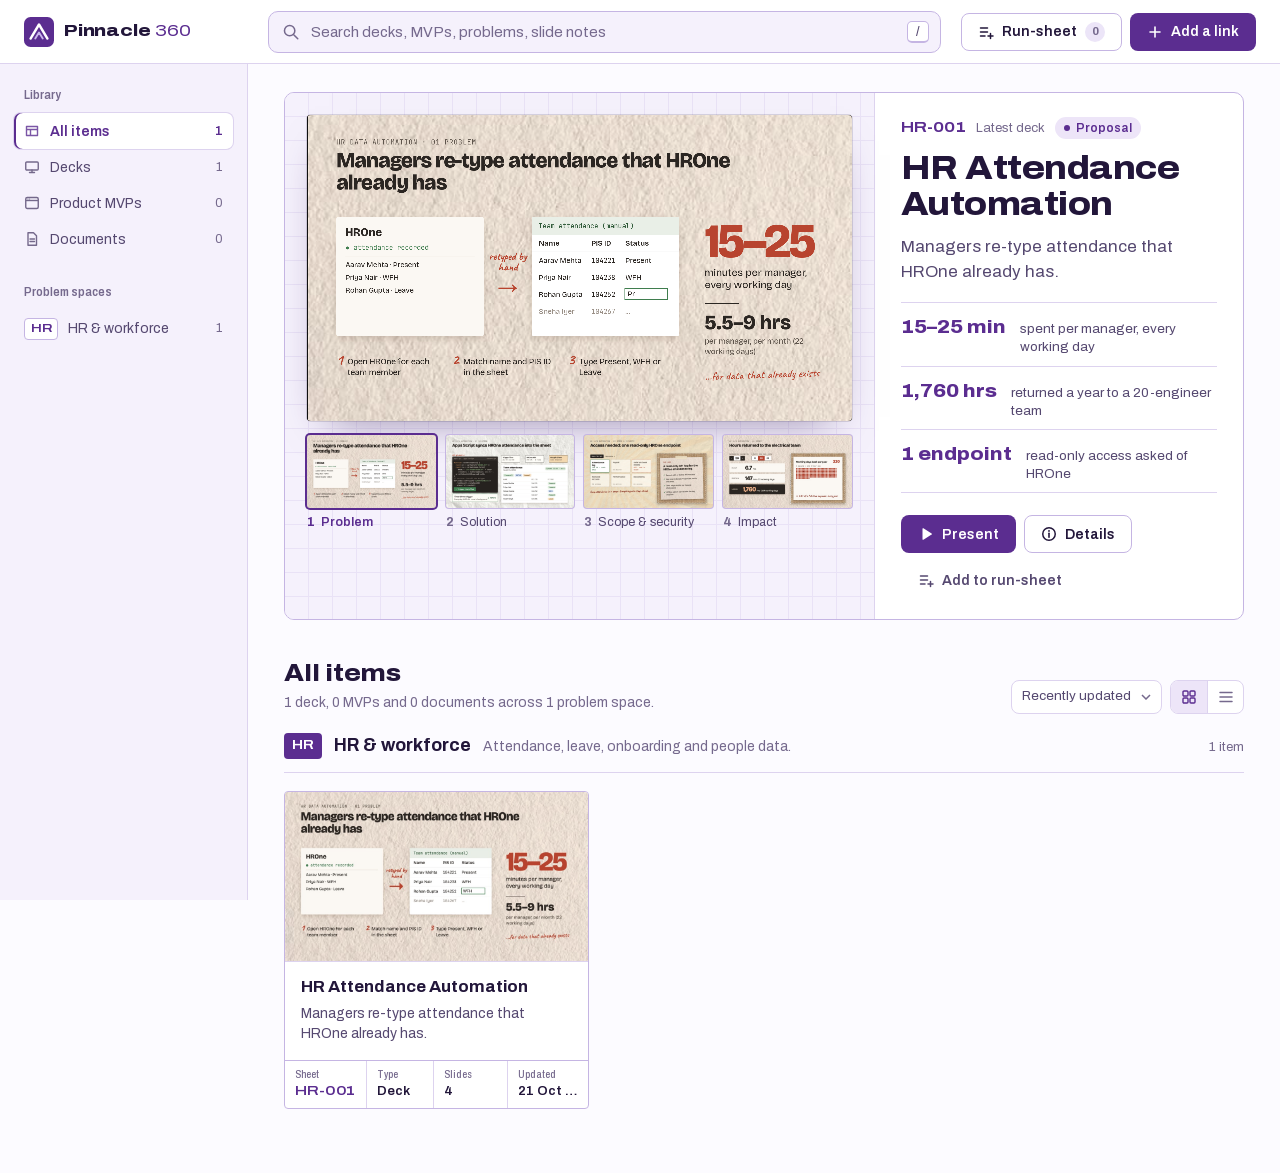
==== index.html @ ed7aee3a "Pinnacle 360 showcase hub with HR Attendance Automation deck Static, no-build hub for presenting dec" ====
<!DOCTYPE html>
<html lang="en">
<head>
<meta charset="utf-8">
<meta name="viewport" content="width=device-width, initial-scale=1">
<title>Pinnacle 360</title>
<link rel="icon" href="data:image/svg+xml,%3Csvg xmlns='http://www.w3.org/2000/svg' viewBox='0 0 32 32'%3E%3Crect width='32' height='32' rx='7' fill='%235b2d90'/%3E%3Cpath d='M7 23 16 8l9 15' fill='none' stroke='%23fff' stroke-width='2.6' stroke-linejoin='round' stroke-linecap='round'/%3E%3Cpath d='M12 23l4-6.5 4 6.5' fill='none' stroke='%23c9b4ec' stroke-width='2' stroke-linejoin='round' stroke-linecap='round'/%3E%3C/svg%3E">
<link rel="stylesheet" href="assets/fonts/fonts.css">
<link rel="stylesheet" href="assets/hub.css">
</head>
<body>

<svg width="0" height="0" style="position:absolute" aria-hidden="true">
  <symbol id="i-search" viewBox="0 0 20 20"><circle cx="8.5" cy="8.5" r="5.75" fill="none" stroke="currentColor" stroke-width="1.7"/><path d="m13 13 4.5 4.5" stroke="currentColor" stroke-width="1.7" stroke-linecap="round"/></symbol>
  <symbol id="i-x" viewBox="0 0 16 16"><path d="m3.5 3.5 9 9m0-9-9 9" stroke="currentColor" stroke-width="1.7" stroke-linecap="round"/></symbol>
  <symbol id="i-play" viewBox="0 0 16 16"><path d="M4.5 2.8v10.4a.6.6 0 0 0 .9.5l8.2-5.2a.6.6 0 0 0 0-1L5.4 2.3a.6.6 0 0 0-.9.5Z" fill="currentColor"/></symbol>
  <symbol id="i-ext" viewBox="0 0 16 16"><path d="M9 2.75h4.25V7M13 3 7.5 8.5M11.5 9.5v3a1 1 0 0 1-1 1h-7a1 1 0 0 1-1-1v-7a1 1 0 0 1 1-1h3" fill="none" stroke="currentColor" stroke-width="1.5" stroke-linecap="round" stroke-linejoin="round"/></symbol>
  <symbol id="i-info" viewBox="0 0 16 16"><circle cx="8" cy="8" r="6.25" fill="none" stroke="currentColor" stroke-width="1.5"/><path d="M8 7.2v4" stroke="currentColor" stroke-width="1.6" stroke-linecap="round"/><circle cx="8" cy="4.9" r=".95" fill="currentColor"/></symbol>
  <symbol id="i-queue" viewBox="0 0 16 16"><path d="M2.5 4h7M2.5 8h7M2.5 12h4.5M12.5 9.5v5M10 12h5" fill="none" stroke="currentColor" stroke-width="1.5" stroke-linecap="round"/></symbol>
  <symbol id="i-queued" viewBox="0 0 16 16"><path d="M2.5 4h7M2.5 8h7M2.5 12h4.5" fill="none" stroke="currentColor" stroke-width="1.5" stroke-linecap="round"/><path d="m9.8 12 1.9 1.9L15 10.4" fill="none" stroke="currentColor" stroke-width="1.6" stroke-linecap="round" stroke-linejoin="round"/></symbol>
  <symbol id="i-plus" viewBox="0 0 16 16"><path d="M8 3v10M3 8h10" stroke="currentColor" stroke-width="1.6" stroke-linecap="round"/></symbol>
  <symbol id="i-grid" viewBox="0 0 16 16"><rect x="2" y="2" width="5" height="5" rx="1" fill="none" stroke="currentColor" stroke-width="1.4"/><rect x="9" y="2" width="5" height="5" rx="1" fill="none" stroke="currentColor" stroke-width="1.4"/><rect x="2" y="9" width="5" height="5" rx="1" fill="none" stroke="currentColor" stroke-width="1.4"/><rect x="9" y="9" width="5" height="5" rx="1" fill="none" stroke="currentColor" stroke-width="1.4"/></symbol>
  <symbol id="i-list" viewBox="0 0 16 16"><path d="M2 3.5h12M2 8h12M2 12.5h12" stroke="currentColor" stroke-width="1.5" stroke-linecap="round"/></symbol>
  <symbol id="i-left" viewBox="0 0 16 16"><path d="M10 3 5 8l5 5" fill="none" stroke="currentColor" stroke-width="1.7" stroke-linecap="round" stroke-linejoin="round"/></symbol>
  <symbol id="i-right" viewBox="0 0 16 16"><path d="m6 3 5 5-5 5" fill="none" stroke="currentColor" stroke-width="1.7" stroke-linecap="round" stroke-linejoin="round"/></symbol>
  <symbol id="i-up" viewBox="0 0 16 16"><path d="m3.5 10 4.5-4.5 4.5 4.5" fill="none" stroke="currentColor" stroke-width="1.6" stroke-linecap="round" stroke-linejoin="round"/></symbol>
  <symbol id="i-down" viewBox="0 0 16 16"><path d="m3.5 6 4.5 4.5L12.5 6" fill="none" stroke="currentColor" stroke-width="1.6" stroke-linecap="round" stroke-linejoin="round"/></symbol>
  <symbol id="i-full" viewBox="0 0 16 16"><path d="M2.5 6V2.5H6M10 2.5h3.5V6M13.5 10v3.5H10M6 13.5H2.5V10" fill="none" stroke="currentColor" stroke-width="1.5" stroke-linecap="round" stroke-linejoin="round"/></symbol>
  <symbol id="i-notes" viewBox="0 0 16 16"><rect x="2.5" y="2" width="11" height="12" rx="1.5" fill="none" stroke="currentColor" stroke-width="1.4"/><path d="M5 5.5h6M5 8h6M5 10.5h3.5" stroke="currentColor" stroke-width="1.4" stroke-linecap="round"/></symbol>
  <symbol id="i-copy" viewBox="0 0 16 16"><rect x="5" y="5" width="8.5" height="8.5" rx="1.5" fill="none" stroke="currentColor" stroke-width="1.4"/><path d="M11 3.5V3a1 1 0 0 0-1-1H3a1 1 0 0 0-1 1v7a1 1 0 0 0 1 1h.5" fill="none" stroke="currentColor" stroke-width="1.4"/></symbol>
  <symbol id="i-trash" viewBox="0 0 16 16"><path d="M3 4.5h10M6.5 4.5V3h3v1.5M4.5 4.5l.6 8.6a1 1 0 0 0 1 .9h3.8a1 1 0 0 0 1-.9l.6-8.6" fill="none" stroke="currentColor" stroke-width="1.4" stroke-linecap="round" stroke-linejoin="round"/></symbol>
  <symbol id="i-all" viewBox="0 0 16 16"><path d="M2.5 3.5h11v9h-11z" fill="none" stroke="currentColor" stroke-width="1.4" stroke-linejoin="round"/><path d="M2.5 6.5h11M6.5 6.5v6" stroke="currentColor" stroke-width="1.4"/></symbol>
  <symbol id="i-deck" viewBox="0 0 16 16"><rect x="1.75" y="3" width="12.5" height="8" rx="1" fill="none" stroke="currentColor" stroke-width="1.4"/><path d="M8 11v2.5M5.5 13.5h5" stroke="currentColor" stroke-width="1.4" stroke-linecap="round"/></symbol>
  <symbol id="i-mvp" viewBox="0 0 16 16"><rect x="1.75" y="2.5" width="12.5" height="11" rx="1.5" fill="none" stroke="currentColor" stroke-width="1.4"/><path d="M1.75 5.5h12.5" stroke="currentColor" stroke-width="1.4"/><circle cx="3.9" cy="4" r=".6" fill="currentColor"/><circle cx="5.6" cy="4" r=".6" fill="currentColor"/></symbol>
  <symbol id="i-doc" viewBox="0 0 16 16"><path d="M4 1.75h5.5L12.5 4.8v9.45H4z" fill="none" stroke="currentColor" stroke-width="1.4" stroke-linejoin="round"/><path d="M6 8h4.5M6 10.5h4.5" stroke="currentColor" stroke-width="1.4" stroke-linecap="round"/></symbol>
</svg>

<header class="topbar">
  <a class="brand" href="#" id="home" aria-label="Pinnacle 360, show everything">
    <svg class="brand-mark" viewBox="0 0 32 32" aria-hidden="true"><rect width="32" height="32" rx="7" fill="#5b2d90"/><path d="M7 23 16 8l9 15" fill="none" stroke="#fff" stroke-width="2.6" stroke-linejoin="round" stroke-linecap="round"/><path d="M12 23l4-6.5 4 6.5" fill="none" stroke="#c9b4ec" stroke-width="2" stroke-linejoin="round" stroke-linecap="round"/></svg>
    <span class="brand-name">Pinnacle <span>360</span></span>
  </a>
  <div class="search" role="search">
    <svg aria-hidden="true"><use href="#i-search"/></svg>
    <input id="q" type="search" placeholder="Search decks, MVPs, problems, slide notes" autocomplete="off" spellcheck="false" aria-label="Search the library" aria-describedby="searchHint">
    <span class="kbd" id="slashKey" aria-hidden="true">/</span>
    <button class="clear" id="clearQ" type="button" aria-label="Clear search" hidden><svg><use href="#i-x"/></svg></button>
    <span class="search-hint" id="searchHint" hidden>Enter opens the top result · Esc clears</span>
  </div>
  <div class="top-actions">
    <button class="btn btn-line" id="runBtn" type="button">
      <svg aria-hidden="true"><use href="#i-queue"/></svg><span class="lbl">Run-sheet</span>
      <span class="count-pill" id="runCount" data-zero>0</span>
    </button>
    <button class="btn btn-primary" id="addBtn" type="button">
      <svg aria-hidden="true"><use href="#i-plus"/></svg><span class="lbl">Add a link</span>
    </button>
  </div>
</header>

<div class="shell">
  <nav class="side" aria-label="Library sections">
    <div class="side-group">
      <h2 class="side-title">Library</h2>
      <ul id="kindNav"></ul>
    </div>
    <div class="side-group">
      <h2 class="side-title">Problem spaces</h2>
      <ul id="spaceNav"></ul>
    </div>
    <div class="side-group" id="recentGroup" hidden>
      <h2 class="side-title">Recently opened</h2>
      <ul id="recentNav"></ul>
    </div>
  </nav>

  <main id="main">
    <section class="hero" id="hero" aria-label="Next up" hidden></section>
    <section aria-labelledby="registerTitle">
      <div class="register-head">
        <div>
          <h1 class="register-title" id="registerTitle">Everything</h1>
          <p class="register-sub" id="registerSub"></p>
        </div>
        <div class="register-tools">
          <label class="sr-only" for="sort">Sort by</label>
          <select class="select" id="sort">
            <option value="updated">Recently updated</option>
            <option value="sheet">Sheet number</option>
            <option value="title">Title A–Z</option>
          </select>
          <div class="seg" role="group" aria-label="Layout">
            <button type="button" id="viewGrid" aria-pressed="true" title="Sheets"><svg aria-hidden="true"><use href="#i-grid"/></svg><span class="sr-only">Sheets</span></button>
            <button type="button" id="viewList" aria-pressed="false" title="Register table"><svg aria-hidden="true"><use href="#i-list"/></svg><span class="sr-only">Register table</span></button>
          </div>
        </div>
      </div>
      <div id="results"></div>
    </section>
  </main>
</div>

<!-- Presenter -->
<div class="viewer" id="viewer" role="dialog" aria-modal="true" aria-labelledby="vTitle" hidden>
  <div class="v-bar">
    <button class="v-btn" id="vClose" type="button" title="Back to library (Esc)"><svg aria-hidden="true"><use href="#i-left"/></svg><span class="lbl">Library</span><span class="k">Esc</span></button>
    <div class="v-title"><span class="code" id="vCode"></span><h2 id="vTitle"></h2></div>
    <div class="v-nav" id="vNav">
      <button class="v-btn" id="vPrev" type="button" aria-label="Previous slide"><svg aria-hidden="true"><use href="#i-left"/></svg></button>
      <span class="v-count" id="vCount" aria-live="polite"></span>
      <button class="v-btn" id="vNext" type="button" aria-label="Next slide"><svg aria-hidden="true"><use href="#i-right"/></svg></button>
    </div>
    <div class="v-tools">
      <button class="v-btn" id="vNotes" type="button" aria-pressed="false" title="Speaker notes (N)"><svg aria-hidden="true"><use href="#i-notes"/></svg><span class="lbl">Notes</span><span class="k">N</span></button>
      <button class="v-btn" id="vTab" type="button" title="Open on its own in a new tab"><svg aria-hidden="true"><use href="#i-ext"/></svg><span class="lbl">New tab</span></button>
      <button class="v-btn" id="vFull" type="button" title="Full screen (F)"><svg aria-hidden="true"><use href="#i-full"/></svg><span class="lbl">Full screen</span><span class="k">F</span></button>
    </div>
    <div class="v-run" id="vRun" hidden>
      <span class="lbl" id="vRunPos"></span>
      <button class="v-btn" id="vRunPrev" type="button" aria-label="Previous item in run-sheet"><svg aria-hidden="true"><use href="#i-left"/></svg></button>
      <button class="v-btn" id="vRunNext" type="button"><span class="lbl">Next item</span><svg aria-hidden="true"><use href="#i-right"/></svg></button>
    </div>
  </div>
  <div class="v-body">
    <div class="v-stage" id="vStage">
      <iframe id="vFrame" title="Presentation" allow="fullscreen; clipboard-write"></iframe>
      <div class="v-launch" id="vLaunch" hidden></div>
    </div>
    <aside class="v-notes" id="vNotesPanel" aria-label="Speaker notes" hidden></aside>
  </div>
  <div class="v-strip" id="vStrip" aria-label="Slides"></div>
</div>

<div class="scrim" id="scrim" hidden></div>
<aside class="drawer" id="drawer" role="dialog" aria-modal="true" aria-labelledby="drawerTitle" hidden></aside>

<dialog class="dialog" id="addDialog" aria-labelledby="addTitle">
  <form method="dialog" id="addForm" novalidate>
    <div class="drawer-body">
      <h2 class="dialog-title" id="addTitle">Add a link</h2>
      <p class="dialog-intro">For an MVP, a hosted deck or any page with a URL. It shows up right away on this browser; copy its registry entry from the details panel to make it permanent.</p>

      <fieldset class="field">
        <legend>What is it?</legend>
        <div class="kind-pick">
          <label><input type="radio" name="kind" value="mvp" checked>Product MVP<span>Opens in a new tab</span></label>
          <label><input type="radio" name="kind" value="deck">Deck<span>Opens in the presenter</span></label>
          <label><input type="radio" name="kind" value="doc">Document<span>Report, PDF, page</span></label>
        </div>
      </fieldset>
      <div class="field">
        <label for="fTitle">Title</label>
        <input id="fTitle" name="title" required placeholder="e.g. Leave Balance Bot">
      </div>
      <div class="field">
        <label for="fUrl">Link</label>
        <input id="fUrl" name="url" required placeholder="https://… or library/mvps/my-app/index.html">
        <span class="help">A web address, or a path inside this folder.</span>
      </div>
      <div class="field">
        <label for="fProblem">Problem it solves</label>
        <textarea id="fProblem" name="problem" placeholder="One sentence. This is what people search for."></textarea>
      </div>
      <div class="field-row">
        <div class="field">
          <label for="fSpace">Problem space</label>
          <select id="fSpace" name="space"></select>
        </div>
        <div class="field">
          <label for="fStatus">Status</label>
          <select id="fStatus" name="status">
            <option value="idea">Idea</option>
            <option value="proposal">Proposal</option>
            <option value="pilot">Pilot</option>
            <option value="mvp" selected>MVP</option>
            <option value="live">Live</option>
          </select>
        </div>
      </div>
      <div class="field-row" id="newSpaceRow" hidden>
        <div class="field">
          <label for="fSpaceName">New space name</label>
          <input id="fSpaceName" name="spaceName" placeholder="e.g. Project delivery">
        </div>
        <div class="field">
          <label for="fSpaceCode">Code</label>
          <input id="fSpaceCode" name="spaceCode" maxlength="4" placeholder="e.g. PD">
        </div>
      </div>
      <div class="field">
        <label for="fTags">Keywords</label>
        <input id="fTags" name="tags" placeholder="Comma separated: leave, HROne, chatbot">
      </div>
      <p class="form-error" id="formError" role="alert" hidden></p>
    </div>
    <div class="drawer-foot">
      <button class="btn btn-primary" type="submit" value="save">Add to library</button>
      <button class="btn btn-quiet" type="button" id="addCancel">Cancel</button>
    </div>
  </form>
</dialog>

<div class="toast" id="toast" role="status" aria-live="polite"></div>

<script src="registry.js"></script>
<script src="assets/hub.js"></script>
</body>
</html>
---- assets/fonts/fonts.css ----
/* Archivo · latin-ext */
@font-face {
  font-family: 'Archivo';
  font-style: normal;
  font-weight: 100 900;
  font-stretch: 62% 125%;
  font-display: swap;
  src: url(./archivo-100-900-latin-ext.woff2) format('woff2');
  unicode-range: U+0100-02BA, U+02BD-02C5, U+02C7-02CC, U+02CE-02D7, U+02DD-02FF, U+0304, U+0308, U+0329, U+1D00-1DBF, U+1E00-1E9F, U+1EF2-1EFF, U+2020, U+20A0-20AB, U+20AD-20C4, U+2113, U+2C60-2C7F, U+A720-A7FF;
}
/* Archivo · latin */
@font-face {
  font-family: 'Archivo';
  font-style: normal;
  font-weight: 100 900;
  font-stretch: 62% 125%;
  font-display: swap;
  src: url(./archivo-100-900-latin.woff2) format('woff2');
  unicode-range: U+0000-00FF, U+0131, U+0152-0153, U+02BB-02BC, U+02C6, U+02DA, U+02DC, U+0304, U+0308, U+0329, U+2000-206F, U+20AC, U+2122, U+2191, U+2193, U+2212, U+2215, U+FEFF, U+FFFD;
}
---- assets/hub.css ----
/* Pinnacle 360 — hub styles
 * The library is laid out like a drawing register: every item is a "sheet"
 * with an engineering title block, grouped by problem space (discipline). */

:root {
  --paper: #fcfbff;
  --wash: #f5f1fc;
  --wash-2: #ece5f8;
  --grid: #e9e2f6;
  --line: #ddd3ef;
  --line-strong: #c5b5e3;
  --ink: #22163a;
  --ink-2: #554870;
  --ink-3: #75698d;
  --violet: #5b2d90;
  --violet-700: #48217a;
  --violet-300: #a689d4;
  --violet-100: #ede5f8;
  --night: #1b1229;
  --night-2: #2a1e3d;
  --night-line: #3b2d52;
  --mark: #f4e3a6;

  --font: 'Archivo', ui-sans-serif, system-ui, -apple-system, 'Segoe UI', sans-serif;
  --side-w: 248px;
  --top-h: 64px;
  --ease: cubic-bezier(.2, .7, .2, 1);
}

* { box-sizing: border-box; }
html { -webkit-text-size-adjust: 100%; }
body {
  margin: 0;
  background: var(--paper);
  color: var(--ink);
  font: 400 15px/1.55 var(--font);
  font-stretch: 100%;
  -webkit-font-smoothing: antialiased;
}
body.locked { overflow: hidden; }
img { max-width: 100%; display: block; }
button, input, select, textarea { font: inherit; color: inherit; }
button { cursor: pointer; }
h1, h2, h3, p { margin: 0; }
ul { list-style: none; margin: 0; padding: 0; }
mark { background: var(--mark); color: inherit; border-radius: 2px; padding: 0 1px; }
[hidden] { display: none !important; }
:focus-visible { outline: 2px solid var(--violet); outline-offset: 2px; }
.sr-only { position: absolute; width: 1px; height: 1px; overflow: hidden; clip: rect(0 0 0 0); white-space: nowrap; }

/* ── Shared bits ─────────────────────────────────────────────── */

.btn {
  display: inline-flex; align-items: center; gap: 8px;
  height: 38px; padding: 0 16px;
  border-radius: 8px; border: 1px solid transparent;
  font-size: 14px; font-weight: 600; white-space: nowrap;
  text-decoration: none;
  transition: background-color .15s, border-color .15s, color .15s;
}
.btn svg { width: 16px; height: 16px; flex: none; }
.btn-primary { background: var(--violet); color: #fff; }
.btn-primary:hover { background: var(--violet-700); }
.btn-line { background: #fff; border-color: var(--line-strong); color: var(--ink); }
.btn-line:hover { border-color: var(--violet); color: var(--violet); }
.btn-quiet { background: transparent; color: var(--ink-2); }
.btn-quiet:hover { background: var(--wash-2); color: var(--ink); }
.btn-sm { height: 32px; padding: 0 12px; font-size: 13px; }

.icon-btn {
  display: inline-grid; place-items: center;
  width: 34px; height: 34px; border-radius: 8px;
  border: 1px solid var(--line); background: #fff; color: var(--ink-2);
  transition: border-color .15s, color .15s, background-color .15s;
}
.icon-btn svg { width: 16px; height: 16px; }
.icon-btn:hover { border-color: var(--violet); color: var(--violet); }
.icon-btn[aria-pressed="true"] { background: var(--violet); border-color: var(--violet); color: #fff; }

.code {
  font-stretch: 125%; font-weight: 700; letter-spacing: .01em;
  font-variant-numeric: tabular-nums;
}
.chip {
  display: inline-flex; align-items: center; gap: 6px;
  height: 22px; padding: 0 9px; border-radius: 999px;
  font-size: 12px; font-weight: 600; white-space: nowrap;
}
.chip::before { content: ''; width: 6px; height: 6px; border-radius: 50%; background: currentColor; }
.st-idea { background: #efedf3; color: #57506c; }
.st-proposal { background: var(--violet-100); color: var(--violet); }
.st-pilot { background: #fbebd3; color: #8a5200; }
.st-mvp { background: #dbf0ec; color: #0d6658; }
.st-live { background: #def0e2; color: #23683a; }

.kbd {
  display: inline-grid; place-items: center; min-width: 22px; height: 22px; padding: 0 6px;
  border: 1px solid var(--line-strong); border-bottom-width: 2px; border-radius: 5px;
  font-size: 12px; font-weight: 600; color: var(--ink-2); background: #fff;
}

/* ── Top bar ─────────────────────────────────────────────────── */

.topbar {
  position: sticky; top: 0; z-index: 20;
  display: flex; align-items: center; gap: 20px;
  height: var(--top-h); padding: 0 24px 0 0;
  background: rgba(255, 255, 255, .94);
  backdrop-filter: saturate(1.4) blur(10px);
  border-bottom: 1px solid var(--line);
}
.brand {
  flex: none; width: var(--side-w); height: 100%;
  display: flex; align-items: center; gap: 10px; padding-left: 24px;
  color: var(--ink); text-decoration: none;
}
.brand-mark { width: 30px; height: 30px; flex: none; }
.brand-name { font-size: 17px; font-weight: 800; font-stretch: 118%; letter-spacing: -.01em; }
.brand-name span { font-weight: 400; color: var(--violet); }

.search {
  position: relative; flex: 1; max-width: 680px;
  display: flex; align-items: center;
}
.search > svg { position: absolute; left: 14px; width: 18px; height: 18px; color: var(--ink-3); pointer-events: none; }
.search input {
  width: 100%; height: 42px; padding: 0 44px 0 42px;
  border: 1px solid var(--line-strong); border-radius: 10px;
  background: var(--wash); outline: none;
  font-size: 15px;
  transition: border-color .15s, background-color .15s, box-shadow .15s;
}
.search input::placeholder { color: var(--ink-3); }
.search input:focus { background: #fff; border-color: var(--violet); box-shadow: 0 0 0 4px rgba(91, 45, 144, .12); }
.search input::-webkit-search-cancel-button { display: none; }
.search .kbd { position: absolute; right: 12px; }
.search .clear {
  position: absolute; right: 8px; width: 28px; height: 28px; border: 0; border-radius: 6px;
  background: transparent; color: var(--ink-3); display: grid; place-items: center;
}
.search .clear:hover { background: var(--wash-2); color: var(--ink); }
.search .clear svg { width: 14px; height: 14px; }
.search-hint {
  position: absolute; top: calc(100% + 6px); left: 0;
  font-size: 12px; color: var(--ink-3);
}

.top-actions { margin-left: auto; display: flex; gap: 8px; }
.count-pill {
  min-width: 20px; height: 20px; padding: 0 6px; border-radius: 999px;
  display: inline-grid; place-items: center;
  background: var(--violet); color: #fff; font-size: 11.5px; font-weight: 700;
}
.count-pill[data-zero] { background: var(--wash-2); color: var(--ink-3); }

/* ── Shell ───────────────────────────────────────────────────── */

.shell { display: grid; grid-template-columns: var(--side-w) minmax(0, 1fr); min-height: calc(100vh - var(--top-h)); }

.side {
  position: sticky; top: var(--top-h); align-self: start;
  height: calc(100vh - var(--top-h)); overflow-y: auto;
  padding: 22px 14px 32px;
  background: var(--wash);
  border-right: 1px solid var(--line);
}
.side-group + .side-group { margin-top: 26px; }
.side-title {
  padding: 0 10px 8px;
  font-size: 12.5px; font-weight: 600; font-stretch: 85%; color: var(--ink-3);
}
.nav-item {
  width: 100%; display: flex; align-items: center; gap: 10px;
  min-height: 36px; padding: 6px 10px; border: 0; border-radius: 7px;
  background: transparent; text-align: left; color: var(--ink-2); font-size: 14px;
}
.nav-item:hover { background: var(--wash-2); color: var(--ink); }
.nav-item[aria-current="true"] { background: #fff; color: var(--violet); font-weight: 600; box-shadow: inset 2px 0 0 var(--violet), 0 0 0 1px var(--line); }
.nav-item .n { margin-left: auto; font-size: 12.5px; font-variant-numeric: tabular-nums; color: var(--ink-3); }
.nav-item[aria-current="true"] .n { color: var(--violet); }
.nav-item svg { width: 16px; height: 16px; flex: none; opacity: .8; }
.nav-item .space-code {
  flex: none; min-width: 34px; height: 22px; padding: 0 5px; border-radius: 4px;
  display: grid; place-items: center;
  border: 1px solid var(--line-strong); background: #fff;
  font-size: 11px; font-stretch: 125%; font-weight: 700; color: var(--violet);
}
.nav-item .recent-title { overflow: hidden; text-overflow: ellipsis; white-space: nowrap; }
.side-empty { padding: 4px 10px; font-size: 13px; color: var(--ink-3); }

main { min-width: 0; padding: 28px 36px 64px; }

/* ── Hero: the sheet on the table ───────────────────────────── */

.hero {
  display: grid; grid-template-columns: minmax(0, 1.6fr) minmax(300px, 1fr);
  border: 1px solid var(--line-strong); border-radius: 10px;
  background: #fff; overflow: hidden;
  margin-bottom: 40px;
}
.hero-stage {
  padding: 22px;
  background-color: var(--wash);
  background-image:
    linear-gradient(var(--grid) 1px, transparent 1px),
    linear-gradient(90deg, var(--grid) 1px, transparent 1px);
  background-size: 24px 24px;
  background-position: -1px -1px;
  border-right: 1px solid var(--line);
}
.hero-frame {
  position: relative; width: 100%;
  aspect-ratio: 16 / 9; border-radius: 4px; overflow: hidden;
  background: #1d1a17;
  box-shadow: 0 0 0 1px rgba(34, 22, 58, .14), 0 18px 40px -22px rgba(48, 22, 88, .55);
}
.hero-frame iframe, .hero-frame img {
  position: absolute; inset: 0; width: 100%; height: 100%; border: 0; pointer-events: none;
}
.hero-frame img { object-fit: cover; }
.hero-hit { position: absolute; inset: 0; width: 100%; height: 100%; padding: 0; border: 0; background: transparent; border-radius: 4px; }
.hero-hit:focus-visible { outline-offset: -3px; outline-color: #fff; box-shadow: inset 0 0 0 5px var(--violet); }
.hero-frame .play {
  position: absolute; left: 50%; top: 50%; transform: translate(-50%, -50%) scale(.92);
  display: inline-flex; align-items: center; gap: 10px;
  height: 52px; padding: 0 24px; border-radius: 999px;
  background: rgba(27, 18, 41, .86); color: #fff; font-weight: 600; font-size: 15px;
  opacity: 0; transition: opacity .2s, transform .2s var(--ease);
}
.hero-frame .play svg { width: 16px; height: 16px; }
.hero-hit:hover .play, .hero-hit:focus-visible .play { opacity: 1; transform: translate(-50%, -50%) scale(1); }
.hero-strip { display: grid; grid-template-columns: repeat(var(--n, 4), minmax(0, 1fr)); gap: 10px; margin-top: 14px; }
.strip-thumb {
  position: relative; display: block; padding: 0; border: 0; background: none; text-align: left;
}
.strip-thumb .img {
  display: block; aspect-ratio: 16 / 9; border-radius: 3px; overflow: hidden;
  background: var(--wash-2) center / cover no-repeat;
  box-shadow: 0 0 0 1px var(--line-strong);
  transition: box-shadow .15s;
}
.strip-thumb .lbl { display: flex; gap: 6px; margin-top: 6px; font-size: 12.5px; color: var(--ink-2); line-height: 1.3; }
.strip-thumb .lbl b { font-weight: 700; font-variant-numeric: tabular-nums; color: var(--ink-3); }
.strip-thumb:hover .img { box-shadow: 0 0 0 2px var(--violet-300); }
.strip-thumb[aria-current="true"] .img { box-shadow: 0 0 0 2px var(--violet); }
.strip-thumb[aria-current="true"] .lbl { color: var(--violet); font-weight: 600; }
.strip-thumb[aria-current="true"] .lbl b { color: var(--violet); }

.hero-info { display: flex; flex-direction: column; min-width: 0; }
.hero-copy { padding: 24px 26px 20px; display: flex; flex-direction: column; gap: 12px; flex: 1; }
.hero-why { display: flex; align-items: center; gap: 10px; font-size: 13px; color: var(--ink-3); }
.hero-why .code { color: var(--violet); font-size: 14px; }
.hero-title { font-size: clamp(26px, 2.6vw, 36px); line-height: 1.08; font-weight: 800; font-stretch: 112%; letter-spacing: -.015em; text-wrap: balance; }
.hero-problem { font-size: 17px; line-height: 1.45; color: var(--ink-2); max-width: 42ch; text-wrap: pretty; }
.hero-facts { margin-top: 6px; border-top: 1px solid var(--line); }
.fact { display: grid; grid-template-columns: minmax(96px, auto) 1fr; gap: 14px; align-items: baseline; padding: 9px 0; border-bottom: 1px solid var(--line); }
.fact b { font-size: 19px; font-weight: 800; font-stretch: 110%; color: var(--violet); white-space: nowrap; font-variant-numeric: tabular-nums; }
.fact span { font-size: 13.5px; color: var(--ink-2); line-height: 1.35; }
.hero-actions { display: flex; flex-wrap: wrap; gap: 8px; margin-top: auto; padding-top: 10px; }

/* ── Register (the library) ─────────────────────────────────── */

.register-head { display: flex; align-items: flex-end; gap: 16px; flex-wrap: wrap; margin-bottom: 18px; }
.register-title { font-size: 24px; line-height: 1.15; font-weight: 800; font-stretch: 112%; letter-spacing: -.01em; }
.register-sub { font-size: 14px; color: var(--ink-3); margin-top: 4px; }
.register-tools { margin-left: auto; display: flex; align-items: center; gap: 8px; }
.select {
  height: 34px; padding: 0 30px 0 10px; border-radius: 8px;
  border: 1px solid var(--line); background: #fff; font-size: 13.5px; color: var(--ink-2);
  appearance: none;
  background-image: url("data:image/svg+xml,%3Csvg xmlns='http://www.w3.org/2000/svg' width='10' height='6' viewBox='0 0 10 6'%3E%3Cpath d='M1 1l4 4 4-4' fill='none' stroke='%2375698d' stroke-width='1.5'/%3E%3C/svg%3E");
  background-repeat: no-repeat; background-position: right 10px center;
}
.select:hover { border-color: var(--violet-300); }
.seg { display: inline-flex; border: 1px solid var(--line); border-radius: 8px; overflow: hidden; background: #fff; }
.seg button { width: 36px; height: 32px; border: 0; background: transparent; color: var(--ink-3); display: grid; place-items: center; }
.seg button + button { border-left: 1px solid var(--line); }
.seg button svg { width: 16px; height: 16px; }
.seg button[aria-pressed="true"] { background: var(--violet-100); color: var(--violet); }

.group + .group { margin-top: 40px; }
.group-head {
  display: flex; align-items: baseline; gap: 12px; flex-wrap: wrap;
  padding-bottom: 12px; margin-bottom: 18px; border-bottom: 1px solid var(--line);
}
.group-head .space-code {
  align-self: center; height: 26px; padding: 0 8px; border-radius: 4px;
  display: grid; place-items: center;
  background: var(--violet); color: #fff; font-size: 12px; font-stretch: 125%; font-weight: 700;
}
.group-head h2 { font-size: 18px; font-weight: 700; }
.group-head p { font-size: 14px; color: var(--ink-3); }
.group-head .n { margin-left: auto; font-size: 13px; color: var(--ink-3); font-variant-numeric: tabular-nums; }

.grid { display: grid; grid-template-columns: repeat(auto-fill, minmax(290px, 1fr)); gap: 22px; }

/* Sheet card */
.sheet {
  position: relative; display: flex; flex-direction: column;
  background: #fff; border: 1px solid var(--line-strong); border-radius: 4px;
  transition: border-color .15s, box-shadow .15s;
}
.sheet:hover, .sheet:focus-within { border-color: var(--violet); box-shadow: 0 14px 28px -20px rgba(72, 33, 122, .55); }
.sheet-open {
  display: flex; flex-direction: column; flex: 1;
  padding: 0; border: 0; background: none; text-align: left; border-radius: 4px 4px 0 0;
}
.sheet-open:focus-visible { outline-offset: -2px; }
.thumb {
  position: relative; display: block; aspect-ratio: 16 / 9; overflow: hidden;
  border-bottom: 1px solid var(--line); border-radius: 3px 3px 0 0;
  background: var(--wash);
}
.thumb img { width: 100%; height: 100%; object-fit: cover; }
.thumb .ticks {
  position: absolute; left: 10px; right: 10px; bottom: 8px;
  display: flex; gap: 4px; opacity: 0; transition: opacity .15s;
}
.thumb .ticks i { flex: 1; height: 3px; border-radius: 2px; background: rgba(255, 255, 255, .6); box-shadow: 0 0 0 1px rgba(27, 18, 41, .25); }
.thumb .ticks i[data-on] { background: var(--violet); box-shadow: 0 0 0 1px rgba(255, 255, 255, .7); }
.sheet:hover .thumb .ticks { opacity: 1; }
.thumb .slide-name {
  position: absolute; left: 10px; top: 10px; padding: 3px 8px; border-radius: 5px;
  background: rgba(27, 18, 41, .78); color: #fff; font-size: 12px; font-weight: 600;
  opacity: 0; transition: opacity .15s;
}
.sheet:hover .thumb .slide-name { opacity: 1; }

/* Placeholders for items without thumbnails: a drafting-grid sheet */
.ph {
  position: absolute; inset: 0; display: flex; flex-direction: column; justify-content: flex-end; gap: 6px;
  padding: 16px 18px;
  background-color: var(--wash);
  background-image:
    linear-gradient(var(--grid) 1px, transparent 1px),
    linear-gradient(90deg, var(--grid) 1px, transparent 1px);
  background-size: 18px 18px;
}
.ph-bar { position: absolute; left: 0; right: 0; top: 0; height: 26px; display: flex; align-items: center; gap: 5px; padding: 0 10px; background: #fff; border-bottom: 1px solid var(--line); }
.ph-bar i { width: 7px; height: 7px; border-radius: 50%; background: var(--line-strong); }
.ph-bar span { margin-left: 8px; font-size: 11.5px; color: var(--ink-3); overflow: hidden; text-overflow: ellipsis; white-space: nowrap; }
.ph-host { font-size: 20px; font-weight: 800; font-stretch: 120%; color: var(--violet); line-height: 1.1; word-break: break-word; }
.ph-kind { font-size: 12.5px; color: var(--ink-2); }

.sheet-body { padding: 14px 16px 16px; display: flex; flex-direction: column; gap: 6px; flex: 1; }
.sheet-title { font-size: 17px; line-height: 1.25; font-weight: 700; color: var(--ink); }
.sheet-problem { font-size: 14px; line-height: 1.45; color: var(--ink-2); }
.sheet-match { display: block; margin-top: 4px; padding: 7px 10px; border-radius: 6px; background: var(--wash); font-size: 13px; line-height: 1.45; color: var(--ink-2); }
.sheet-match b { font-weight: 600; color: var(--ink); }

.titleblock { display: grid; grid-template-columns: 1.1fr .9fr 1fr 1.1fr; border-top: 1px solid var(--line-strong); margin: 0; }
.titleblock > div { padding: 7px 10px 8px; border-left: 1px solid var(--line); min-width: 0; }
.titleblock > div:first-child { border-left: 0; }
.titleblock dt { font-size: 11px; font-stretch: 75%; font-weight: 500; color: var(--ink-3); line-height: 1.2; }
.titleblock dd { margin: 2px 0 0; font-size: 13px; font-weight: 600; line-height: 1.25; white-space: nowrap; overflow: hidden; text-overflow: ellipsis; font-variant-numeric: tabular-nums; }
.titleblock dd.code { color: var(--violet); font-size: 13px; }

.sheet-tools {
  position: absolute; top: 8px; right: 8px; display: flex; gap: 6px;
  opacity: 0; transition: opacity .15s;
}
.sheet:hover .sheet-tools, .sheet:focus-within .sheet-tools { opacity: 1; }
.sheet-tools .icon-btn { width: 32px; height: 32px; background: rgba(255, 255, 255, .95); }
.sheet-tools .icon-btn.in-run { background: var(--violet); border-color: var(--violet); color: #fff; }
.sheet-badge {
  position: absolute; left: 10px; top: 36px; padding: 2px 8px; border-radius: 5px;
  background: #fff; border: 1px dashed var(--violet-300); font-size: 11.5px; font-weight: 600; color: var(--violet);
}
@media (hover: none) { .sheet-tools { opacity: 1; } }

/* List view: the literal register table */
.table-wrap { overflow-x: auto; border: 1px solid var(--line-strong); border-radius: 6px; background: #fff; }
.reg-table { width: 100%; border-collapse: collapse; min-width: 760px; }
.reg-table th {
  text-align: left; padding: 10px 14px; font-size: 12px; font-weight: 600; font-stretch: 80%; color: var(--ink-3);
  background: var(--wash); border-bottom: 1px solid var(--line-strong);
}
.reg-table td { padding: 12px 14px; border-bottom: 1px solid var(--line); vertical-align: top; font-size: 14px; }
.reg-table tr:last-child td { border-bottom: 0; }
.reg-table tbody tr { cursor: pointer; }
.reg-table tbody tr:hover td { background: var(--wash); }
.reg-table .code { color: var(--violet); font-size: 13px; white-space: nowrap; }
.reg-table .t { font-weight: 700; color: var(--ink); background: none; border: 0; padding: 0; text-align: left; font-size: 15px; }
.reg-table .p { color: var(--ink-2); font-size: 13.5px; margin-top: 2px; }
.reg-table .acts { white-space: nowrap; text-align: right; }
.reg-table .acts .icon-btn { width: 30px; height: 30px; }

.empty {
  border: 1px dashed var(--line-strong); border-radius: 8px; padding: 36px 28px;
  background: var(--wash); max-width: 720px;
}
.empty h3 { font-size: 18px; font-weight: 700; margin-bottom: 6px; }
.empty p { color: var(--ink-2); max-width: 60ch; }
.empty pre {
  margin: 16px 0 0; padding: 14px 16px; border-radius: 6px; overflow-x: auto;
  background: #fff; border: 1px solid var(--line); font: 12.5px/1.6 ui-monospace, 'SF Mono', Menlo, monospace; color: var(--ink);
}
.empty .btn { margin-top: 16px; }

/* ── Drawer (details + run-sheet) ───────────────────────────── */

.scrim { position: fixed; inset: 0; z-index: 40; background: rgba(27, 18, 41, .32); animation: fade .2s both; }
.drawer {
  position: fixed; z-index: 41; top: 0; right: 0; bottom: 0;
  width: min(520px, 100vw); display: flex; flex-direction: column;
  background: #fff; border-left: 1px solid var(--line-strong);
  box-shadow: -24px 0 48px -24px rgba(48, 22, 88, .35);
  animation: slide-in .26s var(--ease) both;
}
.drawer-head { display: flex; align-items: center; gap: 10px; padding: 16px 20px; border-bottom: 1px solid var(--line); }
.drawer-head .code { color: var(--violet); font-size: 15px; }
.drawer-head .icon-btn { margin-left: auto; }
.drawer-body { flex: 1; overflow-y: auto; padding: 22px 24px 28px; }
.drawer-foot { display: flex; gap: 8px; flex-wrap: wrap; padding: 14px 20px; border-top: 1px solid var(--line); background: var(--wash); }
.d-title { font-size: 26px; line-height: 1.12; font-weight: 800; font-stretch: 110%; letter-spacing: -.01em; }
.d-problem { margin-top: 10px; font-size: 17px; line-height: 1.45; color: var(--ink); }
.d-summary { margin-top: 10px; color: var(--ink-2); }
.d-section { margin-top: 26px; }
.d-section > h3 { font-size: 13px; font-weight: 600; font-stretch: 85%; color: var(--ink-3); margin-bottom: 10px; }
.d-actions { display: flex; flex-wrap: wrap; gap: 8px; margin-top: 18px; }
.d-slides { display: flex; flex-direction: column; gap: 10px; }
.d-slide {
  display: grid; grid-template-columns: 132px 1fr; gap: 14px; align-items: start;
  padding: 8px; border: 1px solid var(--line); border-radius: 6px; background: #fff; text-align: left;
  transition: border-color .15s;
}
.d-slide:hover { border-color: var(--violet); }
.d-slide .img { aspect-ratio: 16 / 9; border-radius: 3px; background: var(--wash-2) center / cover no-repeat; box-shadow: 0 0 0 1px var(--line); }
.d-slide .txt b { display: block; font-size: 14px; font-weight: 700; }
.d-slide .txt span { display: -webkit-box; -webkit-line-clamp: 3; -webkit-box-orient: vertical; overflow: hidden; margin-top: 2px; font-size: 13px; line-height: 1.45; color: var(--ink-2); }
.d-tags { display: flex; flex-wrap: wrap; gap: 6px; }
.tag {
  height: 28px; padding: 0 10px; border-radius: 999px; border: 1px solid var(--line-strong);
  background: #fff; font-size: 13px; color: var(--ink-2);
}
.tag:hover { border-color: var(--violet); color: var(--violet); }
.d-block { display: grid; grid-template-columns: repeat(2, minmax(0, 1fr)); border: 1px solid var(--line-strong); border-radius: 4px; }
.d-block > div { padding: 9px 12px; border-top: 1px solid var(--line); min-width: 0; }
.d-block > div:nth-child(-n+2) { border-top: 0; }
.d-block > div:nth-child(even) { border-left: 1px solid var(--line); }
.d-block > div.wide { grid-column: 1 / -1; border-left: 0; }
.d-block dt { font-size: 11px; font-stretch: 75%; font-weight: 500; color: var(--ink-3); }
.d-block dd { margin: 2px 0 0; font-size: 14px; font-weight: 600; overflow-wrap: anywhere; }
.d-local { margin-top: 18px; padding: 12px 14px; border-radius: 6px; border: 1px dashed var(--violet-300); background: var(--violet-100); font-size: 13.5px; color: var(--ink-2); }
.d-local b { color: var(--violet); }

.run-list { display: flex; flex-direction: column; gap: 8px; counter-reset: run; }
.run-row {
  display: grid; grid-template-columns: 30px 1fr auto; gap: 12px; align-items: center;
  padding: 10px 10px 10px 12px; border: 1px solid var(--line-strong); border-radius: 6px; background: #fff;
}
.run-row .num { font-size: 18px; font-weight: 800; font-stretch: 120%; color: var(--violet); font-variant-numeric: tabular-nums; }
.run-row .meta { font-size: 12.5px; color: var(--ink-3); }
.run-row .meta .code { color: var(--violet); font-size: 12px; }
.run-row b { display: block; font-size: 15px; line-height: 1.3; }
.run-row .ctl { display: flex; gap: 4px; }
.run-row .ctl .icon-btn { width: 30px; height: 30px; }
.run-row .ctl .icon-btn:disabled { opacity: .35; pointer-events: none; }
.run-intro { color: var(--ink-2); margin-bottom: 18px; }

/* ── Viewer ──────────────────────────────────────────────────── */

.viewer {
  position: fixed; inset: 0; z-index: 60;
  display: grid; grid-template-rows: auto minmax(0, 1fr) auto;
  background: var(--night); color: #efe9f8;
  animation: fade .18s both;
}
.v-bar {
  display: flex; align-items: center; gap: 14px; min-height: 56px; padding: 8px 14px;
  border-bottom: 1px solid var(--night-line);
}
.v-btn {
  display: inline-flex; align-items: center; gap: 8px; height: 36px; padding: 0 12px;
  border: 1px solid var(--night-line); border-radius: 8px; background: var(--night-2); color: #efe9f8;
  font-size: 13.5px; font-weight: 600; white-space: nowrap;
}
.v-btn:hover { border-color: var(--violet-300); }
.v-btn svg { width: 16px; height: 16px; flex: none; }
.v-btn[aria-pressed="true"] { background: var(--violet); border-color: var(--violet); }
.v-btn:disabled { opacity: .4; pointer-events: none; }
.v-btn .k { font-size: 11px; font-weight: 700; padding: 1px 5px; border-radius: 4px; background: rgba(255, 255, 255, .1); color: #cbbfe0; }
.v-title { min-width: 0; display: flex; align-items: baseline; gap: 10px; }
.v-title .code { color: var(--violet-300); font-size: 13px; }
.v-title h2 { font-size: 16px; font-weight: 700; white-space: nowrap; overflow: hidden; text-overflow: ellipsis; }
.v-nav { display: flex; align-items: center; gap: 6px; margin-left: auto; }
.v-count { min-width: 120px; text-align: center; font-size: 13.5px; color: #cbbfe0; font-variant-numeric: tabular-nums; }
.v-count b { color: #fff; }
.v-tools { display: flex; gap: 6px; }
.v-run {
  display: flex; align-items: center; gap: 6px; padding-left: 14px; border-left: 1px solid var(--night-line);
  font-size: 13px; color: #cbbfe0;
}

.v-body { position: relative; display: grid; grid-template-columns: minmax(0, 1fr) auto; min-height: 0; }
.v-stage { position: relative; min-height: 0; background: #0f0a17; }
.v-stage iframe { position: absolute; inset: 0; width: 100%; height: 100%; border: 0; background: #1d1a17; }
.v-stage:fullscreen iframe { background: #000; }
.v-notes {
  width: 340px; overflow-y: auto; padding: 20px 22px;
  background: var(--night-2); border-left: 1px solid var(--night-line);
}
.v-notes h3 { font-size: 12.5px; font-weight: 600; font-stretch: 85%; color: #a99bc4; }
.v-notes .slide-t { margin-top: 4px; font-size: 18px; font-weight: 700; color: #fff; }
.v-notes p { margin-top: 12px; font-size: 16px; line-height: 1.6; color: #e4dcf2; }
.v-notes .none { color: #a99bc4; font-size: 14px; }

.v-launch { position: absolute; inset: 0; display: grid; place-items: center; padding: 24px; }
.v-launch-card { max-width: 520px; text-align: center; }
.v-launch-card .code { color: var(--violet-300); }
.v-launch-card h3 { margin-top: 8px; font-size: 30px; line-height: 1.1; font-weight: 800; font-stretch: 112%; }
.v-launch-card p { margin-top: 12px; color: #cbbfe0; font-size: 16px; }
.v-launch-card .btn { margin-top: 22px; height: 46px; padding: 0 22px; font-size: 15px; }

.v-strip {
  display: flex; gap: 10px; overflow-x: auto; padding: 10px 14px 12px;
  border-top: 1px solid var(--night-line); background: var(--night);
}
.v-strip .strip-thumb { flex: none; width: 150px; }
.v-strip .strip-thumb .img { box-shadow: 0 0 0 1px var(--night-line); }
.v-strip .strip-thumb .lbl { color: #a99bc4; }
.v-strip .strip-thumb .lbl b { color: #7d6f98; }
.v-strip .strip-thumb:hover .img { box-shadow: 0 0 0 2px var(--violet-300); }
.v-strip .strip-thumb[aria-current="true"] .img { box-shadow: 0 0 0 2px #fff; }
.v-strip .strip-thumb[aria-current="true"] .lbl, .v-strip .strip-thumb[aria-current="true"] .lbl b { color: #fff; }
.v-strip .strip-thumb .img.label-only { display: grid; place-items: center; background: var(--night-2); color: #cbbfe0; font-size: 13px; font-weight: 600; padding: 6px; text-align: center; }

/* ── Add dialog ─────────────────────────────────────────────── */

.dialog {
  width: min(560px, calc(100vw - 32px)); max-height: calc(100vh - 48px); padding: 0;
  border: 1px solid var(--line-strong); border-radius: 14px; color: var(--ink);
  box-shadow: 0 30px 60px -30px rgba(48, 22, 88, .6);
}
.dialog::backdrop { background: rgba(27, 18, 41, .4); }
.dialog form { display: flex; flex-direction: column; max-height: inherit; }
.dialog .drawer-body { padding: 20px 22px; }
.dialog-title { font-size: 18px; font-weight: 700; }
.dialog-intro { margin-top: 4px; font-size: 14px; color: var(--ink-2); }
.field { display: flex; flex-direction: column; gap: 6px; margin-top: 16px; }
.field label, .field legend { font-size: 13px; font-weight: 600; color: var(--ink-2); }
.field .help { font-size: 12.5px; color: var(--ink-3); }
.field input, .field select, .field textarea {
  width: 100%; min-height: 40px; padding: 8px 12px; border-radius: 8px;
  border: 1px solid var(--line-strong); background: #fff; font-size: 14.5px; outline: none;
}
.field textarea { min-height: 70px; resize: vertical; line-height: 1.45; }
.field input:focus, .field select:focus, .field textarea:focus { border-color: var(--violet); box-shadow: 0 0 0 3px rgba(91, 45, 144, .12); }
.field-row { display: grid; grid-template-columns: 1fr 1fr; gap: 12px; }
.kind-pick { display: grid; grid-template-columns: repeat(3, 1fr); gap: 8px; border: 0; padding: 0; margin: 0; }
.kind-pick label {
  display: flex; flex-direction: column; gap: 2px; padding: 10px 12px; border-radius: 8px;
  border: 1px solid var(--line-strong); cursor: pointer; font-weight: 600; color: var(--ink);
}
.kind-pick label span { font-size: 12px; font-weight: 400; color: var(--ink-3); }
.kind-pick input { position: absolute; opacity: 0; pointer-events: none; }
.kind-pick label:has(input:checked) { border-color: var(--violet); background: var(--violet-100); color: var(--violet); }
.kind-pick label:has(input:focus-visible) { outline: 2px solid var(--violet); outline-offset: 2px; }
.form-error { margin-top: 12px; font-size: 13.5px; color: #a3263b; }

/* ── Toast ───────────────────────────────────────────────────── */

.toast {
  position: fixed; left: 50%; bottom: 24px; z-index: 80; transform: translate(-50%, 16px);
  padding: 10px 16px; border-radius: 10px; background: var(--night); color: #fff; font-size: 14px; font-weight: 500;
  opacity: 0; pointer-events: none; transition: opacity .2s, transform .2s var(--ease);
}
.toast[data-show] { opacity: 1; transform: translate(-50%, 0); }

@keyframes fade { from { opacity: 0; } }
@keyframes slide-in { from { transform: translateX(32px); opacity: 0; } }

/* ── Responsive ──────────────────────────────────────────────── */

@media (max-width: 1180px) {
  .hero { grid-template-columns: 1fr; }
  .hero-stage { border-right: 0; border-bottom: 1px solid var(--line); }
  .hero-problem { max-width: 60ch; }
}
@media (max-width: 900px) {
  :root { --side-w: auto; }
  .topbar { flex-wrap: wrap; height: auto; padding: 10px 16px; gap: 10px 12px; }
  .brand { width: auto; height: 40px; padding-left: 0; }
  .search { order: 3; flex-basis: 100%; max-width: none; }
  .search-hint { display: none; }
  .shell { grid-template-columns: minmax(0, 1fr); }
  .side {
    position: static; height: auto; min-width: 0;
    display: flex; gap: 6px; padding: 10px 16px; overflow-x: auto;
    border-right: 0; border-bottom: 1px solid var(--line);
  }
  .side-group, .side-group + .side-group { margin: 0; flex: none; }
  .side-group ul { display: flex; gap: 6px; }
  .side-title, #recentGroup { display: none; }
  .nav-item { width: auto; white-space: nowrap; border: 1px solid var(--line); background: #fff; }
  main { padding: 20px 16px 48px; }
  .hero-stage { padding: 14px; }
  .hero-copy { padding: 18px; }
  .v-title h2 { max-width: 40vw; }
  .v-btn .lbl, .v-btn .k { display: none; }
  .v-count { min-width: 64px; }
  .v-run .lbl { display: none; }
  .v-notes { position: absolute; inset: auto 0 0 0; width: auto; max-height: 45%; border-left: 0; border-top: 1px solid var(--night-line); }
}
@media (max-width: 560px) {
  .top-actions .btn .lbl { display: none; }
  .hero-strip { grid-template-columns: repeat(2, minmax(0, 1fr)); }
  .titleblock { grid-template-columns: 1fr 1fr; }
  .titleblock > div:nth-child(3) { border-left: 0; }
  .titleblock > div:nth-child(n+3) { border-top: 1px solid var(--line); }
  .field-row, .kind-pick { grid-template-columns: 1fr; }
  .register-tools { margin-left: 0; }
  .v-bar { flex-wrap: wrap; }
  .v-nav { margin-left: 0; }
}

@media (prefers-reduced-motion: reduce) {
  *, *::before, *::after { animation-duration: .01ms !important; transition-duration: .01ms !important; }
}
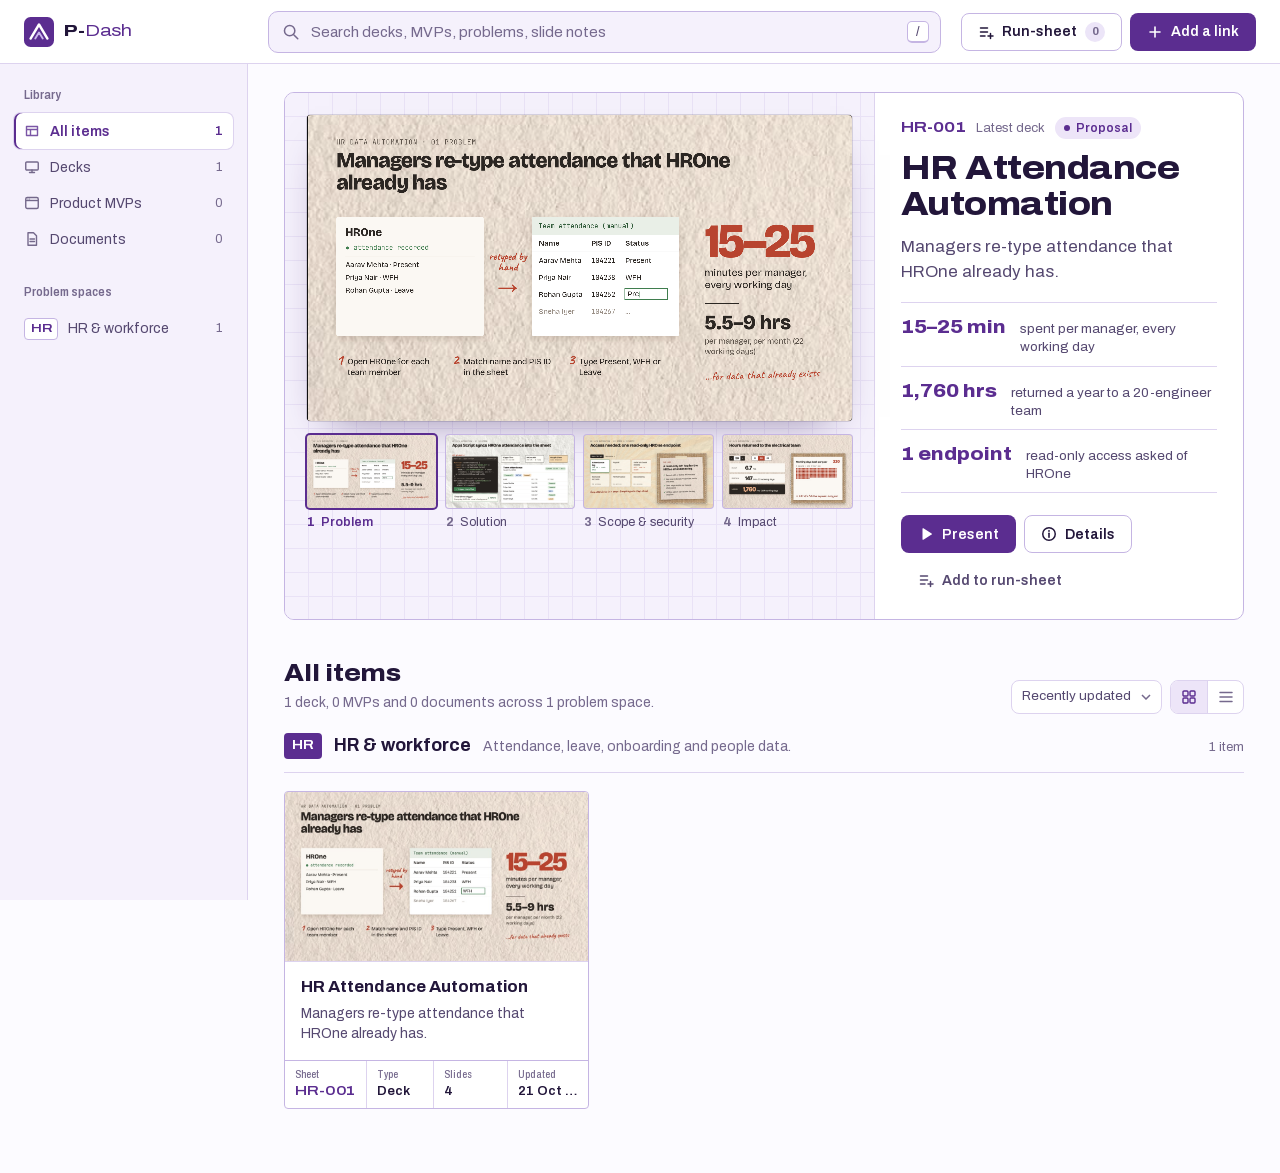
==== commit bc5090d8: "Rename header brand to P-Dash Header wordmark, browser tab title and the home link's label now read " ====
--- a/index.html
+++ b/index.html
@@ -3,7 +3,7 @@
 <head>
 <meta charset="utf-8">
 <meta name="viewport" content="width=device-width, initial-scale=1">
-<title>Pinnacle 360</title>
+<title>P-Dash</title>
 <link rel="icon" href="data:image/svg+xml,%3Csvg xmlns='http://www.w3.org/2000/svg' viewBox='0 0 32 32'%3E%3Crect width='32' height='32' rx='7' fill='%235b2d90'/%3E%3Cpath d='M7 23 16 8l9 15' fill='none' stroke='%23fff' stroke-width='2.6' stroke-linejoin='round' stroke-linecap='round'/%3E%3Cpath d='M12 23l4-6.5 4 6.5' fill='none' stroke='%23c9b4ec' stroke-width='2' stroke-linejoin='round' stroke-linecap='round'/%3E%3C/svg%3E">
 <link rel="stylesheet" href="assets/fonts/fonts.css">
 <link rel="stylesheet" href="assets/hub.css">
@@ -36,9 +36,9 @@
 </svg>
 
 <header class="topbar">
-  <a class="brand" href="#" id="home" aria-label="Pinnacle 360, show everything">
+  <a class="brand" href="#" id="home" aria-label="P-Dash, show everything">
     <svg class="brand-mark" viewBox="0 0 32 32" aria-hidden="true"><rect width="32" height="32" rx="7" fill="#5b2d90"/><path d="M7 23 16 8l9 15" fill="none" stroke="#fff" stroke-width="2.6" stroke-linejoin="round" stroke-linecap="round"/><path d="M12 23l4-6.5 4 6.5" fill="none" stroke="#c9b4ec" stroke-width="2" stroke-linejoin="round" stroke-linecap="round"/></svg>
-    <span class="brand-name">Pinnacle <span>360</span></span>
+    <span class="brand-name">P-<span>Dash</span></span>
   </a>
   <div class="search" role="search">
     <svg aria-hidden="true"><use href="#i-search"/></svg>
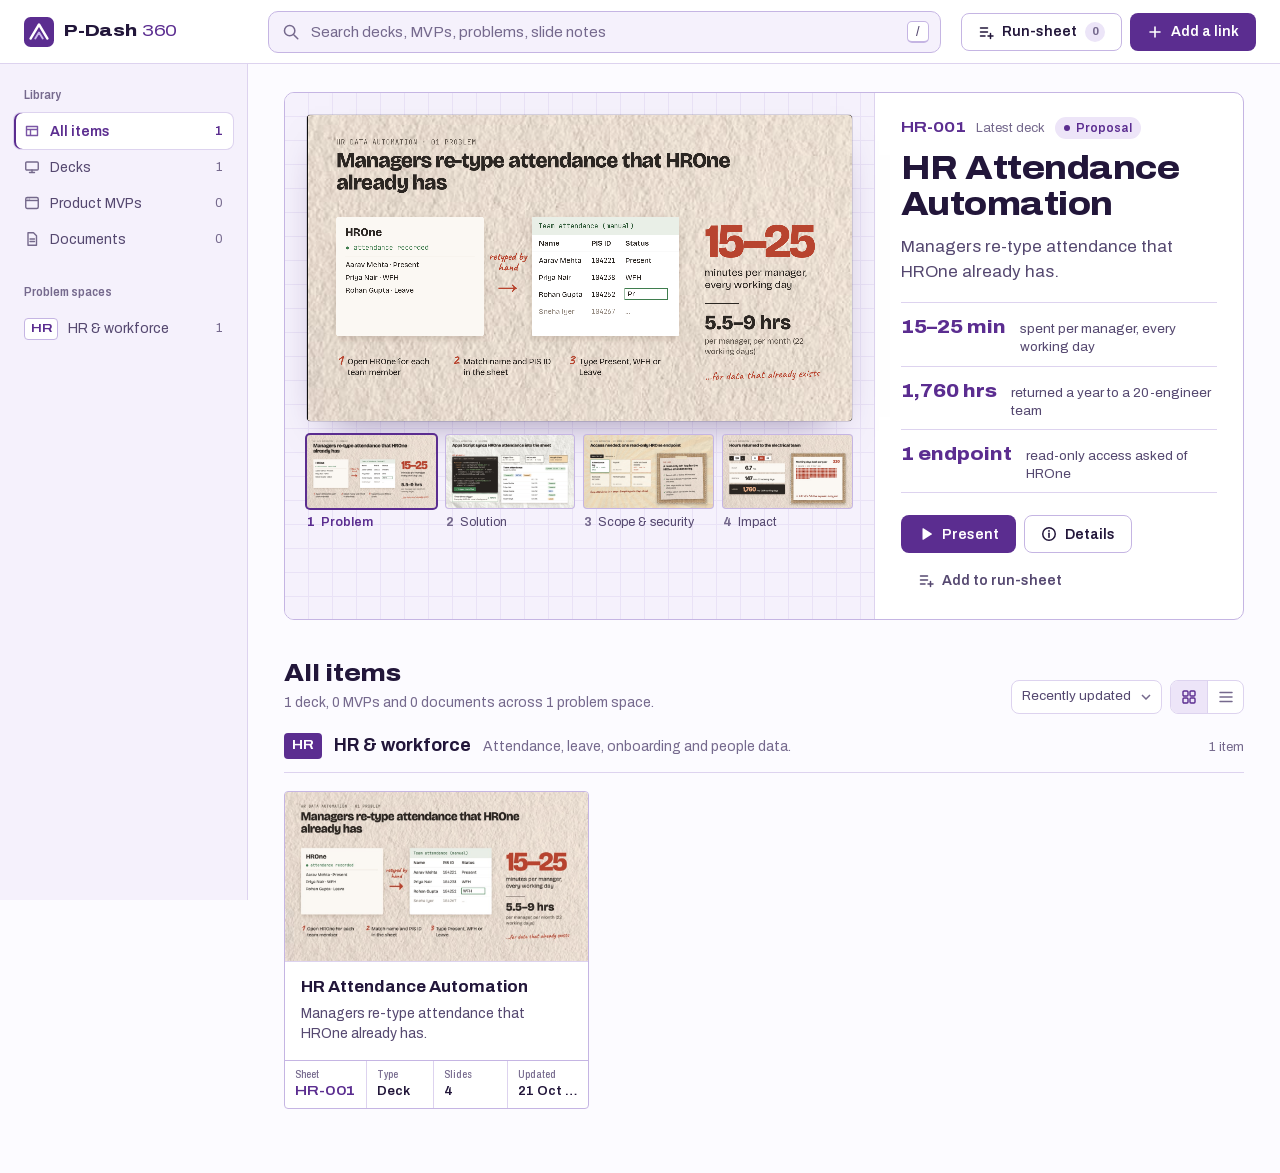
==== commit 4304932a: "Rename header brand to P-Dash 360 Header wordmark, tab title and home link label now read P-Dash 360" ====
--- a/index.html
+++ b/index.html
@@ -3,7 +3,7 @@
 <head>
 <meta charset="utf-8">
 <meta name="viewport" content="width=device-width, initial-scale=1">
-<title>P-Dash</title>
+<title>P-Dash 360</title>
 <link rel="icon" href="data:image/svg+xml,%3Csvg xmlns='http://www.w3.org/2000/svg' viewBox='0 0 32 32'%3E%3Crect width='32' height='32' rx='7' fill='%235b2d90'/%3E%3Cpath d='M7 23 16 8l9 15' fill='none' stroke='%23fff' stroke-width='2.6' stroke-linejoin='round' stroke-linecap='round'/%3E%3Cpath d='M12 23l4-6.5 4 6.5' fill='none' stroke='%23c9b4ec' stroke-width='2' stroke-linejoin='round' stroke-linecap='round'/%3E%3C/svg%3E">
 <link rel="stylesheet" href="assets/fonts/fonts.css">
 <link rel="stylesheet" href="assets/hub.css">
@@ -36,9 +36,9 @@
 </svg>
 
 <header class="topbar">
-  <a class="brand" href="#" id="home" aria-label="P-Dash, show everything">
+  <a class="brand" href="#" id="home" aria-label="P-Dash 360, show everything">
     <svg class="brand-mark" viewBox="0 0 32 32" aria-hidden="true"><rect width="32" height="32" rx="7" fill="#5b2d90"/><path d="M7 23 16 8l9 15" fill="none" stroke="#fff" stroke-width="2.6" stroke-linejoin="round" stroke-linecap="round"/><path d="M12 23l4-6.5 4 6.5" fill="none" stroke="#c9b4ec" stroke-width="2" stroke-linejoin="round" stroke-linecap="round"/></svg>
-    <span class="brand-name">P-<span>Dash</span></span>
+    <span class="brand-name">P-Dash <span>360</span></span>
   </a>
   <div class="search" role="search">
     <svg aria-hidden="true"><use href="#i-search"/></svg>
